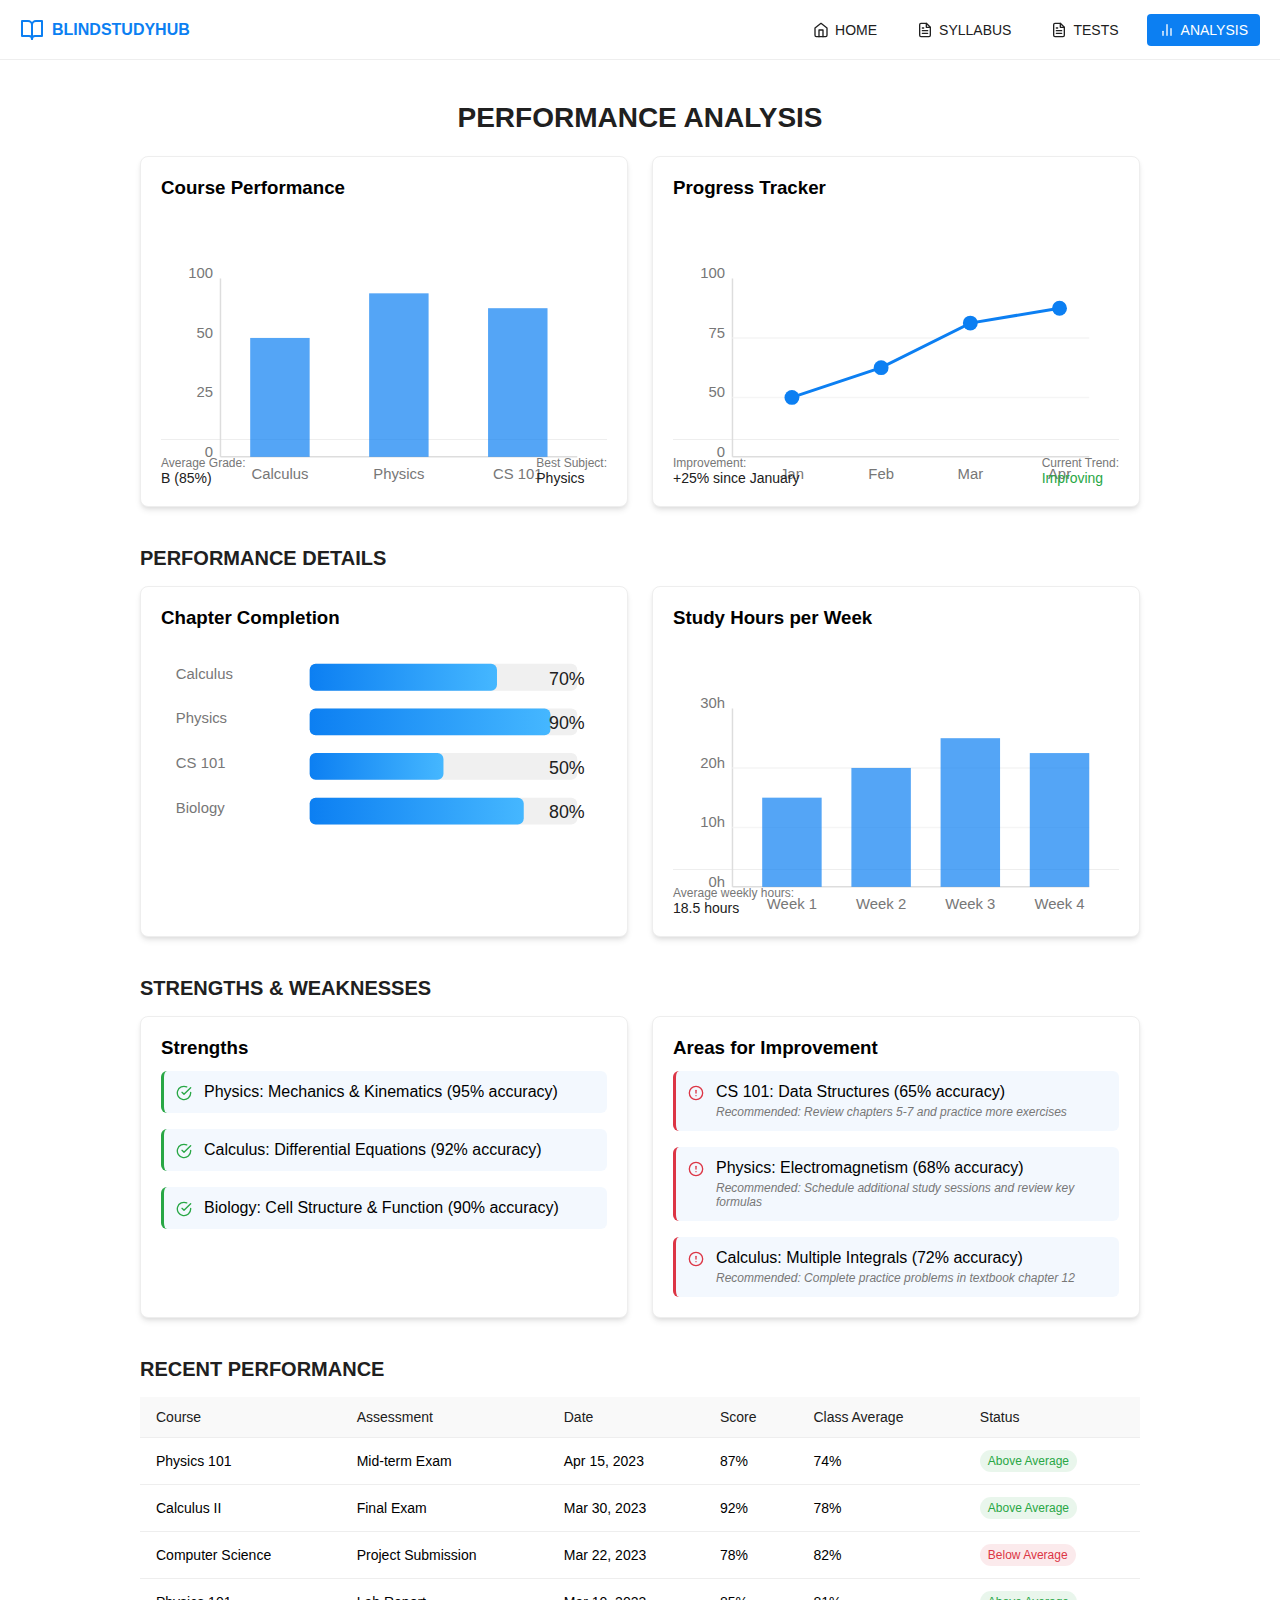
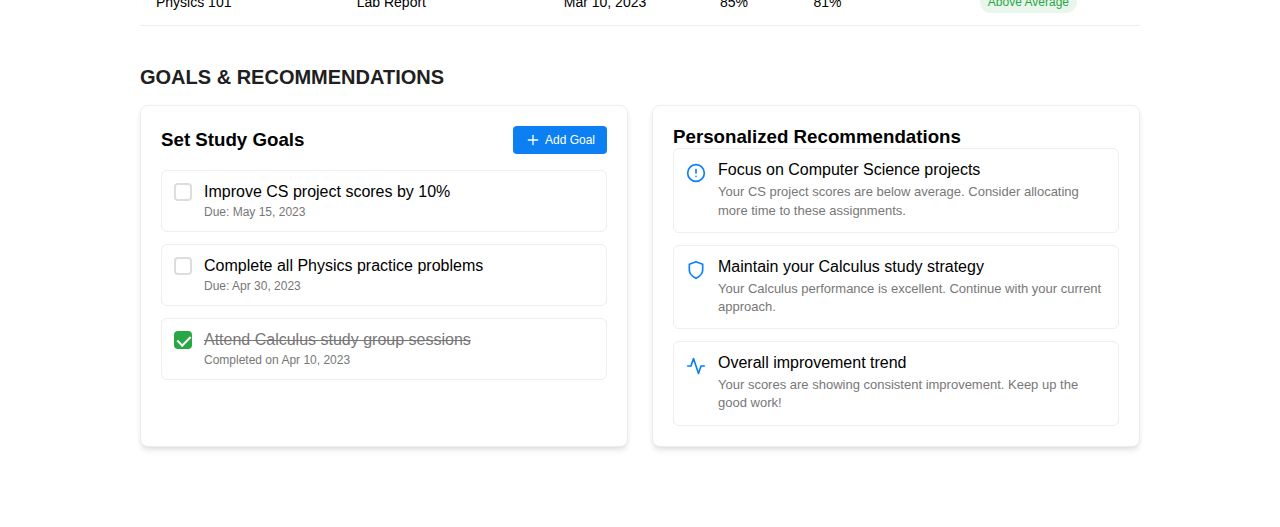
==== analysis.html @ 7d3d0d0b "done" ====
<html lang="en">
<head>
    <meta charset="UTF-8">
    <meta name="viewport" content="width=device-width, initial-scale=1.0">
    <title>BlindStudyHub - Analysis</title>
    <link rel="stylesheet" href="styles.css">
</head>
<body>
    <header>
        <div class="logo">
            <svg xmlns="http://www.w3.org/2000/svg" width="24" height="24" viewBox="0 0 24 24" fill="none" stroke="currentColor" stroke-width="2" stroke-linecap="round" stroke-linejoin="round">
                <path d="M2 3h6a4 4 0 0 1 4 4v14a3 3 0 0 0-3-3H2z"></path>
                <path d="M22 3h-6a4 4 0 0 0-4 4v14a3 3 0 0 1 3-3h7z"></path>
            </svg>
            <span>BLINDSTUDYHUB</span>
        </div>
        <nav>
            <a href="index.html" id="home-link">
                <svg xmlns="http://www.w3.org/2000/svg" width="16" height="16" viewBox="0 0 24 24" fill="none" stroke="currentColor" stroke-width="2" stroke-linecap="round" stroke-linejoin="round">
                    <path d="M3 9l9-7 9 7v11a2 2 0 0 1-2 2H5a2 2 0 0 1-2-2z"></path>
                    <polyline points="9 22 9 12 15 12 15 22"></polyline>
                </svg>
                HOME
            </a>
            <a href="syllabus.html" id="syllabus-link">
                <svg xmlns="http://www.w3.org/2000/svg" width="16" height="16" viewBox="0 0 24 24" fill="none" stroke="currentColor" stroke-width="2" stroke-linecap="round" stroke-linejoin="round">
                    <path d="M14 2H6a2 2 0 0 0-2 2v16a2 2 0 0 0 2 2h12a2 2 0 0 0 2-2V8z"></path>
                    <polyline points="14 2 14 8 20 8"></polyline>
                    <line x1="16" y1="13" x2="8" y2="13"></line>
                    <line x1="16" y1="17" x2="8" y2="17"></line>
                    <polyline points="10 9 9 9 8 9"></polyline>
                </svg>
                SYLLABUS
            </a>
            <a href="tests.html" id="tests-link">
                <svg xmlns="http://www.w3.org/2000/svg" width="16" height="16" viewBox="0 0 24 24" fill="none" stroke="currentColor" stroke-width="2" stroke-linecap="round" stroke-linejoin="round">
                    <path d="M14 2H6a2 2 0 0 0-2 2v16a2 2 0 0 0 2 2h12a2 2 0 0 0 2-2V8z"></path>
                    <polyline points="14 2 14 8 20 8"></polyline>
                    <line x1="16" y1="13" x2="8" y2="13"></line>
                    <line x1="16" y1="17" x2="8" y2="17"></line>
                    <polyline points="10 9 9 9 8 9"></polyline>
                </svg>
                TESTS
            </a>
            <a href="analysis.html" id="analysis-link" class="active">
                <svg xmlns="http://www.w3.org/2000/svg" width="16" height="16" viewBox="0 0 24 24" fill="none" stroke="currentColor" stroke-width="2" stroke-linecap="round" stroke-linejoin="round">
                    <line x1="18" y1="20" x2="18" y2="10"></line>
                    <line x1="12" y1="20" x2="12" y2="4"></line>
                    <line x1="6" y1="20" x2="6" y2="14"></line>
                </svg>
                ANALYSIS
            </a>
        </nav>
    </header>

    <main>
        <section class="analysis-section">
            <h1>PERFORMANCE ANALYSIS</h1>
            
            <div class="analysis-overview">
                <div class="analysis-card">
                    <h3>Course Performance</h3>
                    <div class="chart-container">
                        <svg class="performance-chart" viewBox="0 0 300 200">
                            <line x1="40" y1="160" x2="280" y2="160" stroke="#ddd" stroke-width="1" />
                            <line x1="40" y1="40" x2="40" y2="160" stroke="#ddd" stroke-width="1" />
                            
                            <!-- Y-axis labels -->
                            <text x="35" y="160" text-anchor="end" class="chart-label">0</text>
                            <text x="35" y="120" text-anchor="end" class="chart-label">25</text>
                            <text x="35" y="80" text-anchor="end" class="chart-label">50</text>
                            <text x="35" y="40" text-anchor="end" class="chart-label">100</text>
                            
                            <!-- X-axis labels -->
                            <text x="80" y="175" text-anchor="middle" class="chart-label">Calculus</text>
                            <text x="160" y="175" text-anchor="middle" class="chart-label">Physics</text>
                            <text x="240" y="175" text-anchor="middle" class="chart-label">CS 101</text>
                            
                            <!-- Bars -->
                            <rect x="60" y="80" width="40" height="80" fill="#0c7ff2" opacity="0.7" class="chart-bar">
                                <title>Calculus: 50%</title>
                            </rect>
                            <rect x="140" y="50" width="40" height="110" fill="#0c7ff2" opacity="0.7" class="chart-bar">
                                <title>Physics: 75%</title>
                            </rect>
                            <rect x="220" y="60" width="40" height="100" fill="#0c7ff2" opacity="0.7" class="chart-bar">
                                <title>CS 101: 65%</title>
                            </rect>
                        </svg>
                    </div>
                    <div class="analysis-meta">
                        <div class="analysis-stat">
                            <span class="stat-label">Average Grade:</span>
                            <span class="stat-value">B (85%)</span>
                        </div>
                        <div class="analysis-stat">
                            <span class="stat-label">Best Subject:</span>
                            <span class="stat-value">Physics</span>
                        </div>
                    </div>
                </div>
                
                <div class="analysis-card">
                    <h3>Progress Tracker</h3>
                    <div class="chart-container">
                        <svg class="progress-chart" viewBox="0 0 300 200">
                            <line x1="40" y1="160" x2="280" y2="160" stroke="#ddd" stroke-width="1" />
                            <line x1="40" y1="40" x2="40" y2="160" stroke="#ddd" stroke-width="1" />
                            
                            <!-- Grid lines -->
                            <line x1="40" y1="120" x2="280" y2="120" stroke="#f5f5f5" stroke-width="1" />
                            <line x1="40" y1="80" x2="280" y2="80" stroke="#f5f5f5" stroke-width="1" />
                            
                            <!-- Y-axis labels -->
                            <text x="35" y="160" text-anchor="end" class="chart-label">0</text>
                            <text x="35" y="120" text-anchor="end" class="chart-label">50</text>
                            <text x="35" y="80" text-anchor="end" class="chart-label">75</text>
                            <text x="35" y="40" text-anchor="end" class="chart-label">100</text>
                            
                            <!-- X-axis labels -->
                            <text x="80" y="175" text-anchor="middle" class="chart-label">Jan</text>
                            <text x="140" y="175" text-anchor="middle" class="chart-label">Feb</text>
                            <text x="200" y="175" text-anchor="middle" class="chart-label">Mar</text>
                            <text x="260" y="175" text-anchor="middle" class="chart-label">Apr</text>
                            
                            <!-- Line chart -->
                            <polyline points="80,120 140,100 200,70 260,60" fill="none" stroke="#0c7ff2" stroke-width="2" />
                            
                            <!-- Data points -->
                            <circle cx="80" cy="120" r="5" fill="#0c7ff2" />
                            <circle cx="140" cy="100" r="5" fill="#0c7ff2" />
                            <circle cx="200" cy="70" r="5" fill="#0c7ff2" />
                            <circle cx="260" cy="60" r="5" fill="#0c7ff2" />
                        </svg>
                    </div>
                    <div class="analysis-meta">
                        <div class="analysis-stat">
                            <span class="stat-label">Improvement:</span>
                            <span class="stat-value">+25% since January</span>
                        </div>
                        <div class="analysis-stat">
                            <span class="stat-label">Current Trend:</span>
                            <span class="stat-value positive">Improving</span>
                        </div>
                    </div>
                </div>
            </div>
            
            <h2>PERFORMANCE DETAILS</h2>
            <div class="performance-cards">
                <div class="performance-card">
                    <h3>Chapter Completion</h3>
                    <div class="chart-container">
                        <svg class="chapter-chart" viewBox="0 0 300 150">
                            <defs>
                                <linearGradient id="progressGradient" x1="0%" y1="0%" x2="100%" y2="0%">
                                    <stop offset="0%" stop-color="#0c7ff2" />
                                    <stop offset="100%" stop-color="#45b7ff" />
                                </linearGradient>
                            </defs>
                            <!-- Chapter progress bars -->
                            <text x="10" y="20" class="chart-label">Calculus</text>
                            <rect x="100" y="10" width="180" height="18" rx="4" fill="#f0f0f0" />
                            <rect x="100" y="10" width="126" height="18" rx="4" fill="url(#progressGradient)" />
                            <text x="285" y="24" text-anchor="end" class="chart-value">70%</text>
                            
                            <text x="10" y="50" class="chart-label">Physics</text>
                            <rect x="100" y="40" width="180" height="18" rx="4" fill="#f0f0f0" />
                            <rect x="100" y="40" width="162" height="18" rx="4" fill="url(#progressGradient)" />
                            <text x="285" y="54" text-anchor="end" class="chart-value">90%</text>
                            
                            <text x="10" y="80" class="chart-label">CS 101</text>
                            <rect x="100" y="70" width="180" height="18" rx="4" fill="#f0f0f0" />
                            <rect x="100" y="70" width="90" height="18" rx="4" fill="url(#progressGradient)" />
                            <text x="285" y="84" text-anchor="end" class="chart-value">50%</text>
                            
                            <text x="10" y="110" class="chart-label">Biology</text>
                            <rect x="100" y="100" width="180" height="18" rx="4" fill="#f0f0f0" />
                            <rect x="100" y="100" width="144" height="18" rx="4" fill="url(#progressGradient)" />
                            <text x="285" y="114" text-anchor="end" class="chart-value">80%</text>
                        </svg>
                    </div>
                </div>
                
                <div class="performance-card">
                    <h3>Study Hours per Week</h3>
                    <div class="chart-container">
                        <svg class="study-hours-chart" viewBox="0 0 300 200">
                            <line x1="40" y1="160" x2="280" y2="160" stroke="#ddd" stroke-width="1" />
                            <line x1="40" y1="40" x2="40" y2="160" stroke="#ddd" stroke-width="1" />
                            
                            <!-- Grid lines -->
                            <line x1="40" y1="120" x2="280" y2="120" stroke="#f5f5f5" stroke-width="1" />
                            <line x1="40" y1="80" x2="280" y2="80" stroke="#f5f5f5" stroke-width="1" />
                            
                            <!-- Y-axis labels -->
                            <text x="35" y="160" text-anchor="end" class="chart-label">0h</text>
                            <text x="35" y="120" text-anchor="end" class="chart-label">10h</text>
                            <text x="35" y="80" text-anchor="end" class="chart-label">20h</text>
                            <text x="35" y="40" text-anchor="end" class="chart-label">30h</text>
                            
                            <!-- X-axis labels -->
                            <text x="80" y="175" text-anchor="middle" class="chart-label">Week 1</text>
                            <text x="140" y="175" text-anchor="middle" class="chart-label">Week 2</text>
                            <text x="200" y="175" text-anchor="middle" class="chart-label">Week 3</text>
                            <text x="260" y="175" text-anchor="middle" class="chart-label">Week 4</text>
                            
                            <!-- Bars -->
                            <rect x="60" y="100" width="40" height="60" fill="#0c7ff2" opacity="0.7" />
                            <rect x="120" y="80" width="40" height="80" fill="#0c7ff2" opacity="0.7" />
                            <rect x="180" y="60" width="40" height="100" fill="#0c7ff2" opacity="0.7" />
                            <rect x="240" y="70" width="40" height="90" fill="#0c7ff2" opacity="0.7" />
                        </svg>
                    </div>
                    <div class="analysis-meta">
                        <div class="analysis-stat">
                            <span class="stat-label">Average weekly hours:</span>
                            <span class="stat-value">18.5 hours</span>
                        </div>
                    </div>
                </div>
            </div>

            <h2>STRENGTHS & WEAKNESSES</h2>
            <div class="performance-cards">
                <div class="performance-card">
                    <h3>Strengths</h3>
                    <div class="strengths-list">
                        <div class="strength-item">
                            <svg xmlns="http://www.w3.org/2000/svg" width="16" height="16" viewBox="0 0 24 24" fill="none" stroke="currentColor" stroke-width="2" stroke-linecap="round" stroke-linejoin="round">
                                <path d="M22 11.08V12a10 10 0 1 1-5.93-9.14"></path>
                                <polyline points="22 4 12 14.01 9 11.01"></polyline>
                            </svg>
                            <div class="strength-content">
                                <span>Physics: Mechanics & Kinematics (95% accuracy)</span>
                            </div>
                        </div>
                        <div class="strength-item">
                            <svg xmlns="http://www.w3.org/2000/svg" width="16" height="16" viewBox="0 0 24 24" fill="none" stroke="currentColor" stroke-width="2" stroke-linecap="round" stroke-linejoin="round">
                                <path d="M22 11.08V12a10 10 0 1 1-5.93-9.14"></path>
                                <polyline points="22 4 12 14.01 9 11.01"></polyline>
                            </svg>
                            <div class="strength-content">
                                <span>Calculus: Differential Equations (92% accuracy)</span>
                            </div>
                        </div>
                        <div class="strength-item">
                            <svg xmlns="http://www.w3.org/2000/svg" width="16" height="16" viewBox="0 0 24 24" fill="none" stroke="currentColor" stroke-width="2" stroke-linecap="round" stroke-linejoin="round">
                                <path d="M22 11.08V12a10 10 0 1 1-5.93-9.14"></path>
                                <polyline points="22 4 12 14.01 9 11.01"></polyline>
                            </svg>
                            <div class="strength-content">
                                <span>Biology: Cell Structure & Function (90% accuracy)</span>
                            </div>
                        </div>
                    </div>
                </div>
                
                <div class="performance-card">
                    <h3>Areas for Improvement</h3>
                    <div class="weaknesses-list">
                        <div class="weakness-item">
                            <svg xmlns="http://www.w3.org/2000/svg" width="16" height="16" viewBox="0 0 24 24" fill="none" stroke="currentColor" stroke-width="2" stroke-linecap="round" stroke-linejoin="round">
                                <circle cx="12" cy="12" r="10"></circle>
                                <line x1="12" y1="8" x2="12" y2="12"></line>
                                <line x1="12" y1="16" x2="12.01" y2="16"></line>
                            </svg>
                            <div class="weakness-content">
                                <span>CS 101: Data Structures (65% accuracy)</span>
                                <div class="revision-note">Recommended: Review chapters 5-7 and practice more exercises</div>
                            </div>
                        </div>
                        <div class="weakness-item">
                            <svg xmlns="http://www.w3.org/2000/svg" width="16" height="16" viewBox="0 0 24 24" fill="none" stroke="currentColor" stroke-width="2" stroke-linecap="round" stroke-linejoin="round">
                                <circle cx="12" cy="12" r="10"></circle>
                                <line x1="12" y1="8" x2="12" y2="12"></line>
                                <line x1="12" y1="16" x2="12.01" y2="16"></line>
                            </svg>
                            <div class="weakness-content">
                                <span>Physics: Electromagnetism (68% accuracy)</span>
                                <div class="revision-note">Recommended: Schedule additional study sessions and review key formulas</div>
                            </div>
                        </div>
                        <div class="weakness-item">
                            <svg xmlns="http://www.w3.org/2000/svg" width="16" height="16" viewBox="0 0 24 24" fill="none" stroke="currentColor" stroke-width="2" stroke-linecap="round" stroke-linejoin="round">
                                <circle cx="12" cy="12" r="10"></circle>
                                <line x1="12" y1="8" x2="12" y2="12"></line>
                                <line x1="12" y1="16" x2="12.01" y2="16"></line>
                            </svg>
                            <div class="weakness-content">
                                <span>Calculus: Multiple Integrals (72% accuracy)</span>
                                <div class="revision-note">Recommended: Complete practice problems in textbook chapter 12</div>
                            </div>
                        </div>
                    </div>
                </div>
            </div>
            
            <h2>RECENT PERFORMANCE</h2>
            <div class="performance-table-container">
                <table class="performance-table">
                    <thead>
                        <tr>
                            <th>Course</th>
                            <th>Assessment</th>
                            <th>Date</th>
                            <th>Score</th>
                            <th>Class Average</th>
                            <th>Status</th>
                        </tr>
                    </thead>
                    <tbody>
                        <tr>
                            <td>Physics 101</td>
                            <td>Mid-term Exam</td>
                            <td>Apr 15, 2023</td>
                            <td>87%</td>
                            <td>74%</td>
                            <td><span class="status-badge above">Above Average</span></td>
                        </tr>
                        <tr>
                            <td>Calculus II</td>
                            <td>Final Exam</td>
                            <td>Mar 30, 2023</td>
                            <td>92%</td>
                            <td>78%</td>
                            <td><span class="status-badge above">Above Average</span></td>
                        </tr>
                        <tr>
                            <td>Computer Science</td>
                            <td>Project Submission</td>
                            <td>Mar 22, 2023</td>
                            <td>78%</td>
                            <td>82%</td>
                            <td><span class="status-badge below">Below Average</span></td>
                        </tr>
                        <tr>
                            <td>Physics 101</td>
                            <td>Lab Report</td>
                            <td>Mar 10, 2023</td>
                            <td>85%</td>
                            <td>81%</td>
                            <td><span class="status-badge above">Above Average</span></td>
                        </tr>
                    </tbody>
                </table>
            </div>
            
            <h2>GOALS & RECOMMENDATIONS</h2>
            <div class="goals-container">
                <div class="goal-card">
                    <div class="goal-header">
                        <h3>Set Study Goals</h3>
                        <div class="goal-actions">
                            <button class="add-goal-btn">
                                <svg xmlns="http://www.w3.org/2000/svg" width="16" height="16" viewBox="0 0 24 24" fill="none" stroke="currentColor" stroke-width="2" stroke-linecap="round" stroke-linejoin="round">
                                    <line x1="12" y1="5" x2="12" y2="19"></line>
                                    <line x1="5" y1="12" x2="19" y2="12"></line>
                                </svg>
                                Add Goal
                            </button>
                        </div>
                    </div>
                    <div class="goal-list">
                        <div class="goal-item">
                            <div class="goal-checkbox">
                                <input type="checkbox" id="goal1" class="goal-check">
                                <label for="goal1"></label>
                            </div>
                            <div class="goal-content">
                                <div class="goal-title">Improve CS project scores by 10%</div>
                                <div class="goal-meta">Due: May 15, 2023</div>
                            </div>
                        </div>
                        <div class="goal-item">
                            <div class="goal-checkbox">
                                <input type="checkbox" id="goal2" class="goal-check">
                                <label for="goal2"></label>
                            </div>
                            <div class="goal-content">
                                <div class="goal-title">Complete all Physics practice problems</div>
                                <div class="goal-meta">Due: Apr 30, 2023</div>
                            </div>
                        </div>
                        <div class="goal-item completed">
                            <div class="goal-checkbox">
                                <input type="checkbox" id="goal3" class="goal-check" checked>
                                <label for="goal3"></label>
                            </div>
                            <div class="goal-content">
                                <div class="goal-title">Attend Calculus study group sessions</div>
                                <div class="goal-meta">Completed on Apr 10, 2023</div>
                            </div>
                        </div>
                    </div>
                </div>
                
                <div class="recommendations-card">
                    <h3>Personalized Recommendations</h3>
                    <div class="recommendation-list">
                        <div class="recommendation-item">
                            <svg xmlns="http://www.w3.org/2000/svg" width="20" height="20" viewBox="0 0 24 24" fill="none" stroke="currentColor" stroke-width="2" stroke-linecap="round" stroke-linejoin="round">
                                <circle cx="12" cy="12" r="10"></circle>
                                <line x1="12" y1="8" x2="12" y2="12"></line>
                                <line x1="12" y1="16" x2="12.01" y2="16"></line>
                            </svg>
                            <div class="recommendation-content">
                                <div class="recommendation-title">Focus on Computer Science projects</div>
                                <div class="recommendation-text">Your CS project scores are below average. Consider allocating more time to these assignments.</div>
                            </div>
                        </div>
                        <div class="recommendation-item">
                            <svg xmlns="http://www.w3.org/2000/svg" width="20" height="20" viewBox="0 0 24 24" fill="none" stroke="currentColor" stroke-width="2" stroke-linecap="round" stroke-linejoin="round">
                                <path d="M12 22s8-4 8-10V5l-8-3-8 3v7c0 6 8 10 8 10z"></path>
                            </svg>
                            <div class="recommendation-content">
                                <div class="recommendation-title">Maintain your Calculus study strategy</div>
                                <div class="recommendation-text">Your Calculus performance is excellent. Continue with your current approach.</div>
                            </div>
                        </div>
                        <div class="recommendation-item">
                            <svg xmlns="http://www.w3.org/2000/svg" width="20" height="20" viewBox="0 0 24 24" fill="none" stroke="currentColor" stroke-width="2" stroke-linecap="round" stroke-linejoin="round">
                                <polyline points="22 12 18 12 15 21 9 3 6 12 2 12"></polyline>
                            </svg>
                            <div class="recommendation-content">
                                <div class="recommendation-title">Overall improvement trend</div>
                                <div class="recommendation-text">Your scores are showing consistent improvement. Keep up the good work!</div>
                            </div>
                        </div>
                    </div>
                </div>
            </div>
        </section>
    </main>

    <script type="module" src="script.js"></script>
</body>
</html>
---- styles.css ----
:root {
    --primary-color: #0c7ff2;
    --text-dark: #202020;
    --text-light: #777;
    --bg-color: #ffffff;
    --header-height: 60px;
    --color-success: #28a745;
    --color-destructive: #dc3545;
    --border-radius: 4px;
    --shadow-md: 0 4px 6px -1px rgba(0, 0, 0, 0.1), 0 2px 4px -1px rgba(0, 0, 0, 0.06);
}

* {
    margin: 0;
    padding: 0;
    box-sizing: border-box;
    font-family: -apple-system, BlinkMacSystemFont, "Segoe UI", Roboto, Helvetica, Arial, sans-serif;
}

body {
    background-color: var(--bg-color);
}

header {
    display: flex;
    justify-content: space-between;
    align-items: center;
    padding: 0 20px;
    height: var(--header-height);
    border-bottom: 1px solid #eee;
}

.logo {
    display: flex;
    align-items: center;
    gap: 8px;
    color: var(--primary-color);
    font-weight: bold;
    font-size: 16px;
}

.logo svg {
    stroke: var(--primary-color);
}

nav {
    display: flex;
    gap: 16px;
}

nav a {
    display: flex;
    align-items: center;
    gap: 6px;
    color: var(--text-dark);
    text-decoration: none;
    font-size: 14px;
    font-weight: 500;
    padding: 8px 12px;
    border-radius: 4px;
}

nav a.active {
    background-color: var(--primary-color);
    color: white;
}

nav a.active svg {
    stroke: white;
}

nav a svg {
    stroke: var(--text-dark);
}

main {
    padding: 40px 20px;
    display: flex;
    flex-direction: column;
    align-items: center;
    min-height: calc(100vh - var(--header-height));
}

.syllabus-section {
    max-width: 800px;
    width: 100%;
}

h1 {
    font-size: 28px;
    font-weight: 700;
    color: var(--text-dark);
    margin-bottom: 20px;
    line-height: 1.3;
    text-align: center;
}

h2 {
    font-size: 20px;
    font-weight: 600;
    color: var(--text-dark);
    margin-bottom: 16px;
    margin-top: 32px;
}

.file-upload-container {
    border: 2px dashed #ddd;
    border-radius: 8px;
    padding: 30px;
    text-align: center;
    cursor: pointer;
    transition: all 0.2s ease;
    margin-bottom: 40px;
}

.file-upload-container:hover {
    border-color: var(--primary-color);
}

.file-upload-container.dragging {
    background-color: rgba(12, 127, 242, 0.05);
    border-color: var(--primary-color);
}

.file-upload-container.success {
    border-color: var(--color-success);
    background-color: rgba(40, 167, 69, 0.05);
}

.upload-icon {
    color: var(--primary-color);
    width: 40px;
    height: 40px;
    margin: 0 auto 16px;
}

.check-icon {
    color: var(--color-success);
    width: 40px;
    height: 40px;
    margin: 0 auto 16px;
    display: none;
}

.upload-text-container {
    margin-bottom: 8px;
}

.upload-text, .uploading-text, .success-text {
    font-size: 16px;
    color: var(--text-dark);
    margin-bottom: 4px;
    font-weight: 500;
}

.uploading-text, .success-text {
    display: none;
}

.upload-hint {
    font-size: 14px;
    color: var(--text-light);
}

.file-input {
    display: none;
}

.file-preview {
    margin-top: 12px;
    font-size: 14px;
    color: var(--text-dark);
}

.hidden {
    display: none;
}

.syllabi-list {
    border: 1px solid #eee;
    border-radius: 8px;
    overflow: hidden;
}

.syllabi-item {
    display: flex;
    align-items: center;
    padding: 16px;
    border-bottom: 1px solid #eee;
}

.syllabi-item:last-child {
    border-bottom: none;
}

.file-icon {
    width: 20px;
    height: 24px;
    color: #e74c3c;
    margin-right: 12px;
}

.file-info {
    flex: 1;
}

.file-name {
    font-size: 14px;
    font-weight: 500;
    color: var(--text-dark);
    margin-bottom: 4px;
}

.file-meta {
    font-size: 12px;
    color: var(--text-light);
    display: flex;
    gap: 12px;
}

.file-actions {
    display: flex;
    gap: 8px;
}

.action-btn {
    background: none;
    border: none;
    cursor: pointer;
    display: flex;
    align-items: center;
    padding: 6px;
    border-radius: 4px;
    color: var(--text-light);
}

.action-btn:hover {
    background-color: #f5f5f5;
}

.action-btn.download {
    color: var(--primary-color);
}

.action-btn.delete {
    color: var(--color-destructive);
}

.toast-container {
    position: fixed;
    bottom: 20px;
    right: 20px;
    z-index: 1000;
}

.toast {
    padding: 12px 16px;
    border-radius: var(--border-radius);
    margin-top: 10px;
    background: white;
    box-shadow: var(--shadow-md);
    display: flex;
    align-items: center;
    min-width: 300px;
    max-width: 400px;
    animation: slideIn 0.3s ease, fadeOut 0.5s ease 2.5s forwards;
}

.toast-success {
    border-left: 4px solid var(--color-success);
}

.toast-error {
    border-left: 4px solid var(--color-destructive);
}

.toast-info {
    border-left: 4px solid var(--color-success);
}

.toast-content {
    flex: 1;
}

.toast-title {
    font-weight: 600;
    font-size: 0.875rem;
}

.toast-message {
    font-size: 0.75rem;
    color: var(--text-light);
}

@keyframes slideIn {
    from {
        transform: translateX(100%);
    }
    to {
        transform: translateX(0);
    }
}

@keyframes fadeOut {
    to {
        opacity: 0;
        transform: translateY(10px);
    }
}

.home-section {
    max-width: 1000px;
    width: 100%;
    text-align: center;
}

.welcome-content {
    margin-top: 30px;
}

.welcome-content p {
    font-size: 18px;
    color: var(--text-dark);
    margin-bottom: 40px;
    line-height: 1.5;
}

.feature-cards {
    display: flex;
    flex-wrap: wrap;
    gap: 24px;
    justify-content: center;
}

.feature-card {
    background-color: white;
    border: 1px solid #eee;
    border-radius: 8px;
    padding: 30px;
    width: 300px;
    box-shadow: var(--shadow-md);
    transition: transform 0.2s ease, box-shadow 0.2s ease;
}

.feature-card:hover {
    transform: translateY(-5px);
    box-shadow: 0 10px 15px -3px rgba(0, 0, 0, 0.1), 0 4px 6px -2px rgba(0, 0, 0, 0.05);
}

.feature-card svg {
    color: var(--primary-color);
    margin-bottom: 16px;
}

.feature-card h3 {
    font-size: 18px;
    margin-bottom: 12px;
    color: var(--text-dark);
}

.feature-card p {
    font-size: 14px;
    color: var(--text-light);
    margin-bottom: 20px;
}

.feature-link {
    display: inline-block;
    color: var(--primary-color);
    font-weight: 500;
    text-decoration: none;
    font-size: 14px;
}

.feature-link:hover {
    text-decoration: underline;
}

.tests-section {
    max-width: 800px;
    width: 100%;
}

.test-categories {
    display: flex;
    margin-bottom: 24px;
    border-bottom: 1px solid #eee;
}

.category-filter {
    padding: 10px 20px;
    cursor: pointer;
    position: relative;
    font-weight: 500;
    color: var(--text-light);
}

.category-filter.active {
    color: var(--primary-color);
}

.category-filter.active::after {
    content: "";
    position: absolute;
    bottom: -1px;
    left: 0;
    right: 0;
    height: 2px;
    background-color: var(--primary-color);
}

.test-cards {
    display: flex;
    flex-direction: column;
    gap: 20px;
}

.test-card {
    border: 1px solid #eee;
    border-radius: 8px;
    padding: 20px;
    box-shadow: var(--shadow-md);
    position: relative;
    overflow: hidden;
}

.test-status {
    position: absolute;
    top: 12px;
    right: 12px;
    padding: 4px 10px;
    background-color: var(--primary-color);
    color: white;
    font-size: 12px;
    font-weight: 500;
    border-radius: 12px;
}

.test-status.completed {
    background-color: var(--color-success);
}

.test-card h3 {
    font-size: 18px;
    margin-bottom: 12px;
    padding-right: 80px;
}

.test-meta {
    display: flex;
    gap: 16px;
    margin-bottom: 16px;
    flex-wrap: wrap;
}

.test-date, .test-time, .test-result {
    display: flex;
    align-items: center;
    gap: 4px;
    font-size: 14px;
    color: var(--text-light);
}

.test-result {
    color: var(--color-success);
}

.test-details {
    padding: 12px 0;
    border-top: 1px solid #eee;
    border-bottom: 1px solid #eee;
    margin-bottom: 16px;
}

.test-details p {
    margin-bottom: 8px;
    font-size: 14px;
}

.test-details p:last-child {
    margin-bottom: 0;
}

.test-actions {
    display: flex;
    gap: 10px;
}

.action-button {
    padding: 8px 16px;
    border-radius: 4px;
    border: none;
    font-weight: 500;
    font-size: 14px;
    cursor: pointer;
    transition: all 0.2s ease;
}

.action-button.primary {
    background-color: var(--primary-color);
    color: white;
}

.action-button.secondary {
    background-color: #f5f5f5;
    color: var(--text-dark);
}

.action-button:hover {
    opacity: 0.9;
    transform: translateY(-1px);
}

.analysis-section {
    max-width: 1000px;
    width: 100%;
}

.analysis-overview {
    display: flex;
    flex-wrap: wrap;
    gap: 24px;
    margin-bottom: 40px;
}

.analysis-card {
    flex: 1 1 400px;
    background-color: white;
    border: 1px solid #eee;
    border-radius: 8px;
    padding: 20px;
    box-shadow: var(--shadow-md);
}

.chart-container {
    margin: 20px 0;
    height: 200px;
}

.chart-label {
    font-size: 10px;
    fill: var(--text-light);
}

.chart-bar {
    transition: opacity 0.3s ease;
}

.chart-bar:hover {
    opacity: 1;
}

.analysis-meta {
    display: flex;
    justify-content: space-between;
    margin-top: 16px;
    padding-top: 16px;
    border-top: 1px solid #eee;
}

.analysis-stat {
    display: flex;
    flex-direction: column;
}

.stat-label {
    font-size: 12px;
    color: var(--text-light);
}

.stat-value {
    font-size: 14px;
    font-weight: 500;
    color: var(--text-dark);
}

.stat-value.positive {
    color: var(--color-success);
}

.performance-table-container {
    overflow-x: auto;
    margin-bottom: 40px;
}

.performance-table {
    width: 100%;
    border-collapse: collapse;
    font-size: 14px;
}

.performance-table th,
.performance-table td {
    padding: 12px 16px;
    text-align: left;
    border-bottom: 1px solid #eee;
}

.performance-table th {
    background-color: #f9f9f9;
    font-weight: 500;
    color: var(--text-dark);
}

.status-badge {
    display: inline-block;
    padding: 4px 8px;
    border-radius: 12px;
    font-size: 12px;
    font-weight: 500;
}

.status-badge.above {
    background-color: rgba(40, 167, 69, 0.1);
    color: var(--color-success);
}

.status-badge.below {
    background-color: rgba(220, 53, 69, 0.1);
    color: var(--color-destructive);
}

.goals-container {
    display: flex;
    flex-wrap: wrap;
    gap: 24px;
    margin-bottom: 40px;
}

.goal-card, .recommendations-card {
    flex: 1 1 400px;
    background-color: white;
    border: 1px solid #eee;
    border-radius: 8px;
    padding: 20px;
    box-shadow: var(--shadow-md);
}

.goal-header {
    display: flex;
    justify-content: space-between;
    align-items: center;
    margin-bottom: 16px;
}

.add-goal-btn {
    display: flex;
    align-items: center;
    gap: 4px;
    padding: 6px 12px;
    background-color: var(--primary-color);
    color: white;
    border: none;
    border-radius: 4px;
    font-size: 12px;
    cursor: pointer;
}

.goal-list, .recommendation-list {
    display: flex;
    flex-direction: column;
    gap: 12px;
}

.goal-item {
    display: flex;
    gap: 12px;
    padding: 12px;
    border: 1px solid #eee;
    border-radius: 6px;
}

.goal-item.completed .goal-title {
    text-decoration: line-through;
    color: var(--text-light);
}

.goal-checkbox {
    position: relative;
}

.goal-check {
    position: absolute;
    opacity: 0;
}

.goal-check + label {
    display: inline-block;
    width: 18px;
    height: 18px;
    border: 2px solid #ddd;
    border-radius: 4px;
    cursor: pointer;
}

.goal-check:checked + label {
    background-color: var(--color-success);
    border-color: var(--color-success);
}

.goal-check:checked + label:after {
    content: '';
    position: absolute;
    left: 6px;
    top: 2px;
    width: 6px;
    height: 11px;
    border: solid white;
    border-width: 0 2px 2px 0;
    transform: rotate(45deg);
}

.goal-content {
    flex: 1;
}

.goal-title {
    font-weight: 500;
    margin-bottom: 4px;
}

.goal-meta {
    font-size: 12px;
    color: var(--text-light);
}

.recommendation-item {
    display: flex;
    gap: 12px;
    padding: 12px;
    border: 1px solid #eee;
    border-radius: 6px;
}

.recommendation-item svg {
    color: var(--primary-color);
    flex-shrink: 0;
    margin-top: 2px;
}

.recommendation-title {
    font-weight: 500;
    margin-bottom: 4px;
}

.recommendation-text {
    font-size: 13px;
    color: var(--text-light);
    line-height: 1.4;
}

.performance-cards {
    display: flex;
    flex-wrap: wrap;
    gap: 24px;
    margin-bottom: 40px;
}

.performance-card {
    flex: 1 1 400px;
    background-color: white;
    border: 1px solid #eee;
    border-radius: 8px;
    padding: 20px;
    box-shadow: var(--shadow-md);
}

.chart-value {
    font-size: 12px;
    font-weight: 500;
    fill: var(--text-dark);
}

.strengths-list, .weaknesses-list {
    display: flex;
    flex-direction: column;
    gap: 16px;
    margin-top: 12px;
}

.strength-item, .weakness-item {
    display: flex;
    gap: 12px;
    padding: 12px;
    border-radius: 6px;
    background-color: rgba(12, 127, 242, 0.05);
}

.strength-item {
    border-left: 3px solid var(--color-success);
}

.weakness-item {
    border-left: 3px solid var(--color-destructive);
}

.strength-item svg {
    color: var(--color-success);
    flex-shrink: 0;
    margin-top: 2px;
}

.weakness-item svg {
    color: var(--color-destructive);
    flex-shrink: 0;
    margin-top: 2px;
}

.strength-content, .weakness-content {
    flex: 1;
}

.revision-note {
    font-size: 12px;
    color: var(--text-light);
    margin-top: 4px;
    font-style: italic;
}
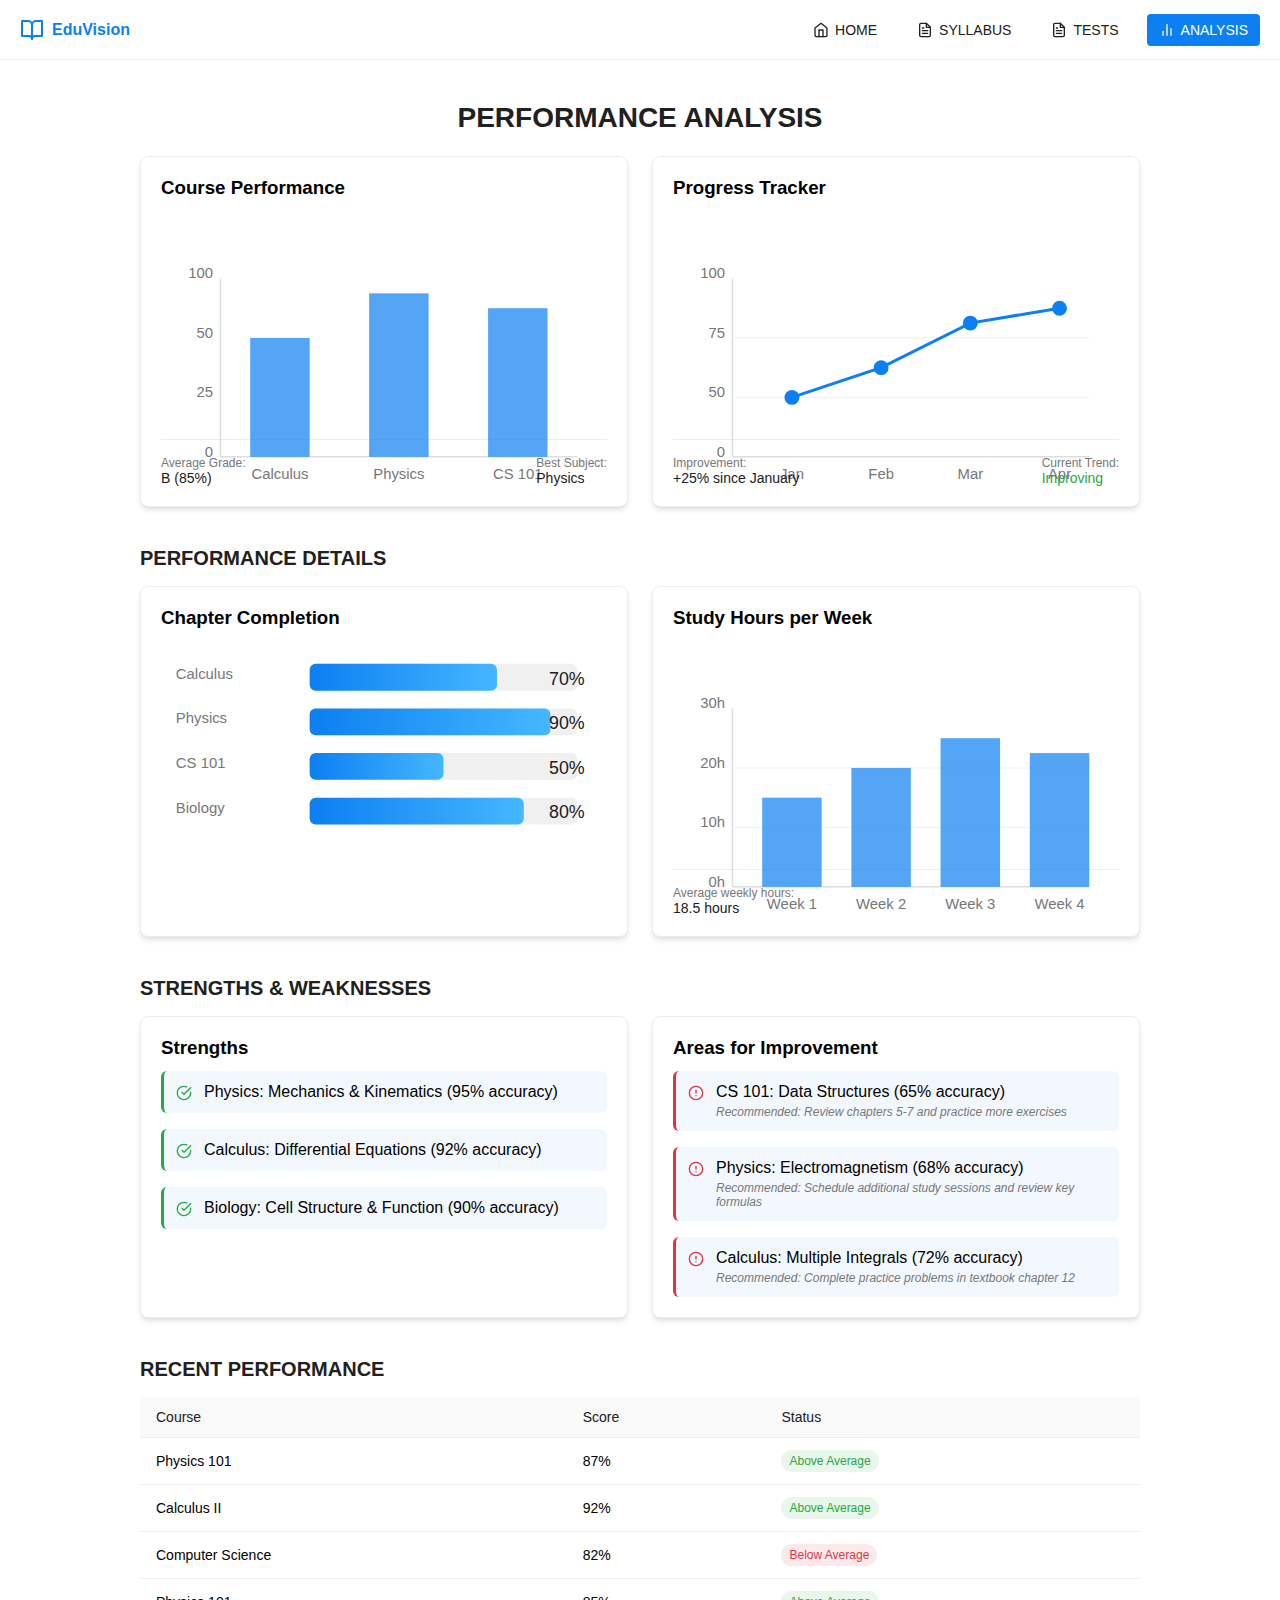
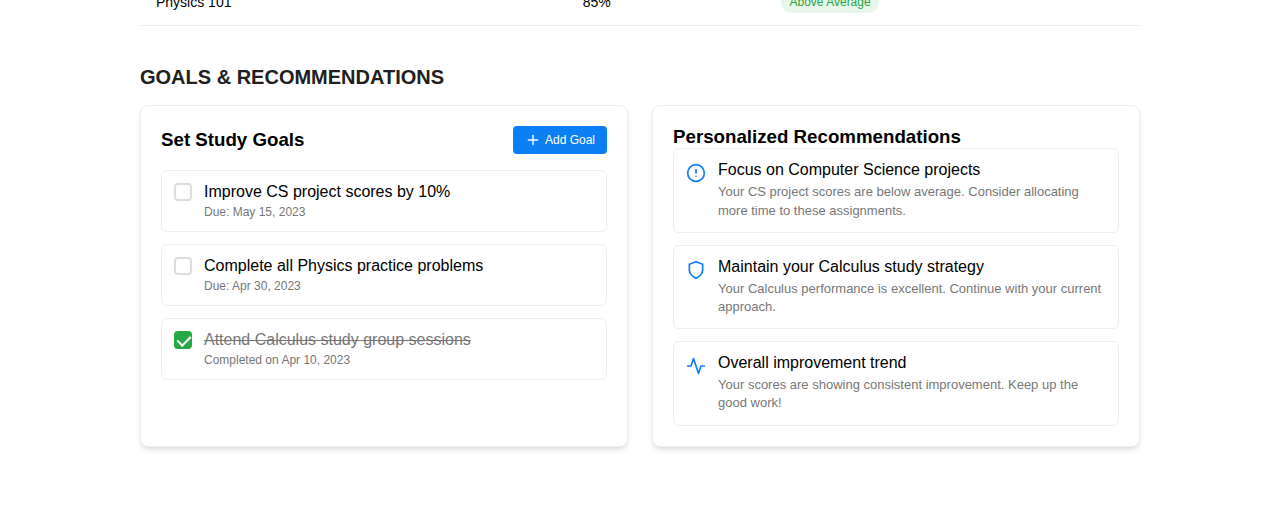
==== commit b1d2f5d4: "done" ====
--- a/analysis.html
+++ b/analysis.html
@@ -2,7 +2,7 @@
 <head>
     <meta charset="UTF-8">
     <meta name="viewport" content="width=device-width, initial-scale=1.0">
-    <title>BlindStudyHub - Analysis</title>
+    <title>EduVision</title>
     <link rel="stylesheet" href="styles.css">
 </head>
 <body>
@@ -12,7 +12,7 @@
                 <path d="M2 3h6a4 4 0 0 1 4 4v14a3 3 0 0 0-3-3H2z"></path>
                 <path d="M22 3h-6a4 4 0 0 0-4 4v14a3 3 0 0 1 3-3h7z"></path>
             </svg>
-            <span>BLINDSTUDYHUB</span>
+            <span>EduVision</span>
         </div>
         <nav>
             <a href="index.html" id="home-link">
@@ -302,44 +302,29 @@
                     <thead>
                         <tr>
                             <th>Course</th>
-                            <th>Assessment</th>
-                            <th>Date</th>
                             <th>Score</th>
-                            <th>Class Average</th>
                             <th>Status</th>
                         </tr>
                     </thead>
                     <tbody>
                         <tr>
                             <td>Physics 101</td>
-                            <td>Mid-term Exam</td>
-                            <td>Apr 15, 2023</td>
                             <td>87%</td>
-                            <td>74%</td>
                             <td><span class="status-badge above">Above Average</span></td>
                         </tr>
                         <tr>
                             <td>Calculus II</td>
-                            <td>Final Exam</td>
-                            <td>Mar 30, 2023</td>
                             <td>92%</td>
-                            <td>78%</td>
                             <td><span class="status-badge above">Above Average</span></td>
                         </tr>
                         <tr>
                             <td>Computer Science</td>
-                            <td>Project Submission</td>
-                            <td>Mar 22, 2023</td>
-                            <td>78%</td>
                             <td>82%</td>
                             <td><span class="status-badge below">Below Average</span></td>
                         </tr>
                         <tr>
                             <td>Physics 101</td>
-                            <td>Lab Report</td>
-                            <td>Mar 10, 2023</td>
                             <td>85%</td>
-                            <td>81%</td>
                             <td><span class="status-badge above">Above Average</span></td>
                         </tr>
                     </tbody>
